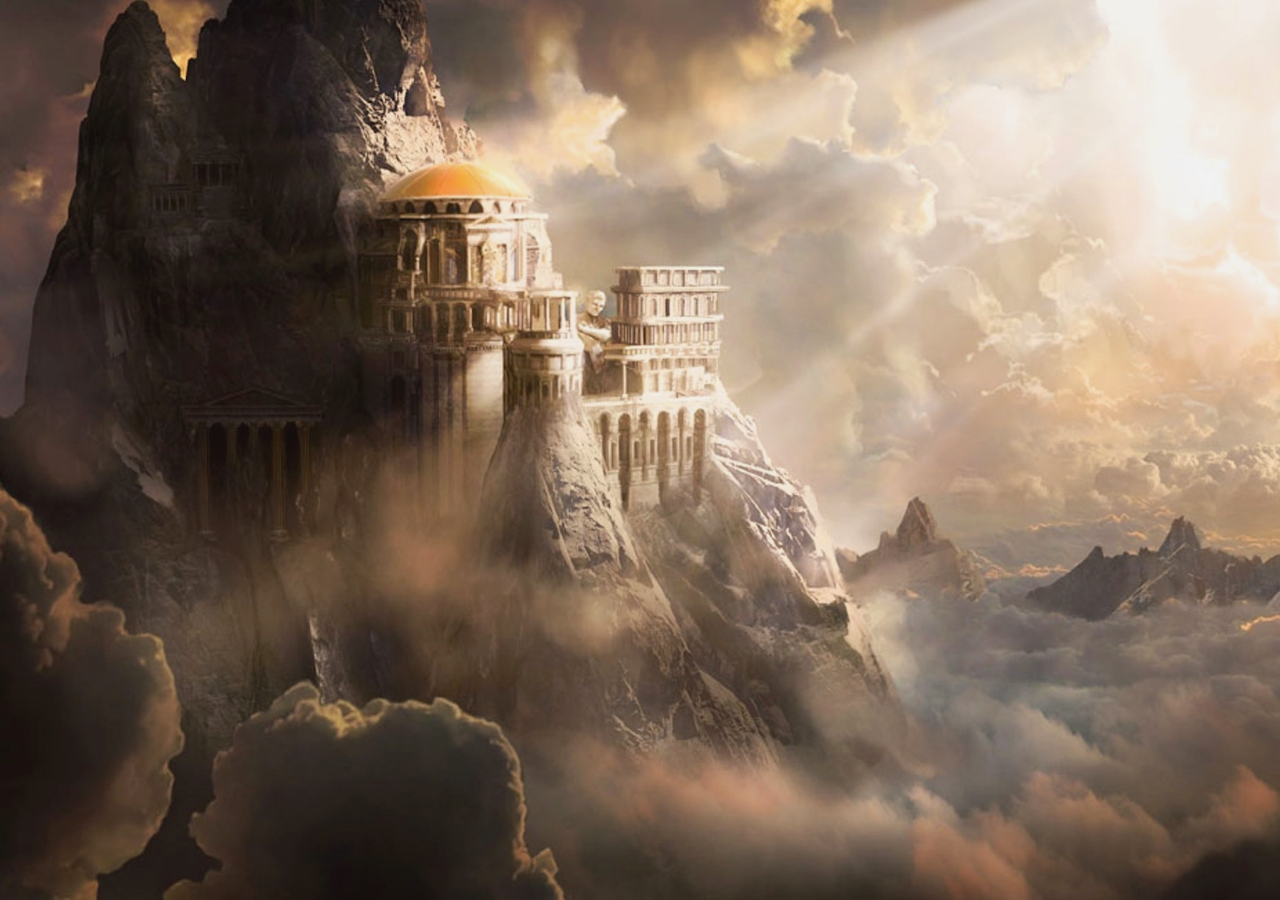
==== Site profs/NiveauDifficile.html @ 0c0f3b72 "Add files via upload" ====
<!DOCTYPE html> 
<html>
    <head>
        <link rel="stylesheet" href="styles.css">
        <title>Un dieu, un prof! niveau difficile</title>
    </head>
    <body>
        <div class="background-image" style="background-image: url(images/FondOlympe2.jpg);"></div>
    </body>
---- Site profs/styles.css ----
/*GLOBAL*/

@import url('https://fonts.googleapis.com/css2?family=Noto+Nastaliq+Urdu:wght@500&display=swap');

* {
    margin: 0;
    padding: 0;
}

.background-image{
    width: 100%;
    height: 100%;
    background-attachment: fixed;
    background-size: cover;
    position: fixed;
    z-index: -1;
    filter: contrast(90%);
}

/*1ère page*/

.Menu {
    color:cyan;
    text-align: center;
}

.titre{
    font-size: 70px;
    font-family: 'Noto Nastaliq Urdu', serif;
    text-shadow: 0px 0px 25px #fffb00;
}

.niveaux{
    border: 1px solid gold;
    border-radius: 10px;
    margin-left: 3em;
    margin-right: 3em;
    margin-bottom: 15px;
    background-color: rgba(0, 0, 0, .4);
}

.Artémisliens {
    display: grid;
    grid-template-columns: repeat(2,1fr);
    gap: 100px;
    margin-top: 15px;
}

.liens{
    height: 100%;
    font-size: large;
    display: grid;
    float: left;
    margin-left: 300px;
    filter: contrast(120%);
}

a{
    color: rgb(62, 189, 189);
}

.Artémis {
    float: right;
    margin-right: 300px;
    height: 300px;
}

.Appolonexplication{
    margin-bottom: 20px;
    display: grid;
    grid-template-columns: repeat(2,1fr);
    gap: 50px;
}

.Appolon{
    height: 300px;
    float: left;
    margin-left: 200px;
    margin-top: 50px;
}

.explication {
    margin-top: 30px;
    float: right;
    margin-right: 100px;
    height: 200px;
    font-size: large;
}

/*NIVEAU FACILE*/

.NiveauFacile{
    color: #D6D6E7;
    align-items: center;
    justify-content: center;
    min-height: 150px;
}

.card {
    margin:0 auto;
    width:320px;
    height:320px;
    perspective: 1000px;
    text-align: center;
}

.carte-contenu{
    position:relative;
    width: 100%;
    height:100%;
    transition: transform 0.6s;
    transform-style: preserve-3d;
}

.carte:hover, .carte-contenu{
    transform: rotate(180deg);
}

.question, .réponse {
    position:absolute;
    height:100%;
    width: 100%;
    -webkit-backface-visibility: hidden;
    backface-visibility: hidden;
    padding:16px;
    border-radius:8px;
    box-shadow: 0 4px 8px 0 rgba(0,0,0,0.2);
}   

.question{
    background-size:cover;
    background-position:center center;
    display:flex;
    flex-direction: column;
    align-items: center;
    justify-content: flex-end;
    overflow: hidden;
}

.question::before{
    content: '';
    position: absolute;
    width: 100%;
    height: 100%;
    top: 0px;
    background: linear-gradient(0deg, black, transparent);
    z-index: 1;
}

.réponse{
    transform: rotateY(180deg);
    background:white;
    display: flex;
    flex-direction: column;
    align-items: center;
    justify-content: center;
}















.button-wikipédia {
    align-items: center;
    appearance: none;
    background-color: #FCFCFD;
    border-radius: 4px;
    border-width: 0;
    box-shadow: rgba(45, 35, 66, 0.4) 0 2px 4px,rgba(45, 35, 66, 0.3) 0 7px 13px -3px,#D6D6E7 0 -3px 0 inset;
    box-sizing: border-box;
    color: #36395A;
    cursor: pointer;
    display: inline-flex;
    font-family: "JetBrains Mono",monospace;
    height: 48px;
    justify-content: center;
    line-height: 1;
    list-style: none;
    overflow: hidden;
    padding-left: 16px;
    padding-right: 16px;
    position: relative;
    text-align: left;
    text-decoration: none;
    transition: box-shadow .15s,transform .15s;
    user-select: none;
    -webkit-user-select: none;
    touch-action: manipulation;
    white-space: nowrap;
    will-change: box-shadow,transform;
    font-size: 18px;
  }
  
  .button-wikipédia:focus {
    box-shadow: #D6D6E7 0 0 0 1.5px inset, rgba(45, 35, 66, 0.4) 0 2px 4px, rgba(45, 35, 66, 0.3) 0 7px 13px -3px, #D6D6E7 0 -3px 0 inset;
  }
  
  .button-wikipédia:hover {
    box-shadow: rgba(45, 35, 66, 0.4) 0 4px 8px, rgba(45, 35, 66, 0.3) 0 7px 13px -3px, #D6D6E7 0 -3px 0 inset;
    transform: translateY(-2px);
  }
  
  .button-wikipédia:active {
    box-shadow: #D6D6E7 0 3px 7px inset;
    transform: translateY(2px);
  }
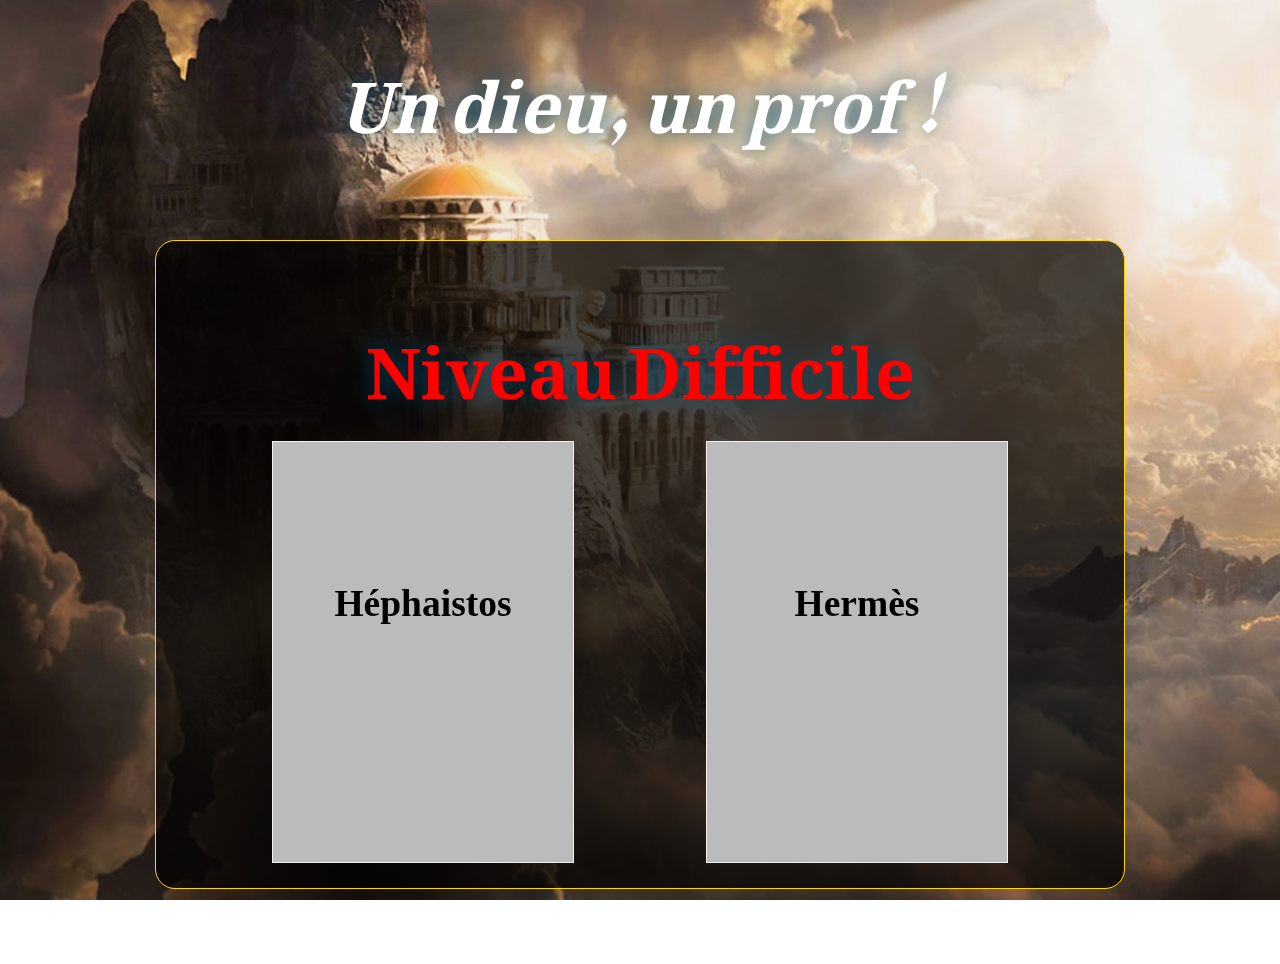
==== commit 8892f25b: "Add files via upload" ====
--- a/Site profs/NiveauDifficile.html
+++ b/Site profs/NiveauDifficile.html
@@ -4,6 +4,51 @@
         <link rel="stylesheet" href="styles.css">
         <title>Un dieu, un prof! niveau difficile</title>
     </head>
-    <body>
+    <body class="NiveauDifficile">
         <div class="background-image" style="background-image: url(images/FondOlympe2.jpg);"></div>
-    </body>+        <main>
+            <a href="index.html"><h1 class="titre" style="margin-bottom: 65px;">Un dieu, un prof !</h1></a>
+            <section>
+                <div class="niveaux" style="width: 60%; padding: 25px 100px;">
+                    <div>
+                        <h1 class="titre" id="niveauInter" style="color: red;">Niveau Difficile</h1>
+                        <div class="grid2">
+                            <!--CODE POUR UNE CARTE QUI SE RETOURNE-->
+                            <div class="content-card">
+                                <div class="flip-card">
+                                    <div class="flip-card-inner">
+                                        <div class="flip-card-front">
+                                            <br><br><br><br><br>
+                                            <h2>Héphaistos</h2>
+                                        </div>
+                                        <div class="flip-card-back">
+                                            <br><br><br><br><br>
+                                            <h2>Hélédut</h2>
+                                            <p>Prof de ITEC</p>
+                                        </div>
+                                    </div>
+                                </div>
+                            </div>
+                            <!--CODE POUR UNE CARTE QUI SE RETOURNE-->
+                            <div class="content-card">
+                                <div class="flip-card">
+                                    <div class="flip-card-inner">
+                                        <div class="flip-card-front">
+                                            <br><br><br><br><br>
+                                            <h2>Hermès</h2>
+                                        </div>
+                                        <div class="flip-card-back">
+                                            <br><br><br><br><br>
+                                            <h2>Arbelet</h2>
+                                            <p>Prof de Histoire-Géo</p>
+                                        </div>
+                                    </div>
+                                </div>
+                            </div>
+                        </div>
+                    </div>
+                </div>
+            </section>
+        </main>
+    </body>
+</html>--- a/Site profs/styles.css
+++ b/Site profs/styles.css
@@ -5,6 +5,12 @@
 * {
     margin: 0;
     padding: 0;
+
+    font-family: 'Merriweather', serif;
+}
+
+body {
+    font-size: 25px;
 }
 
 .background-image{
@@ -21,29 +27,39 @@
 
 .Menu {
     color:cyan;
-    text-align: center;
 }
 
 .titre{
     font-size: 70px;
     font-family: 'Noto Nastaliq Urdu', serif;
-    text-shadow: 0px 0px 25px #fffb00;
+    text-shadow: 0px 0px 25px #004768;
+    text-align: center;
+
+    /*line-height: 90px;*/
 }
 
 .niveaux{
+    width: 80%;
+    margin: auto;
+    margin-bottom: 75px;
+    padding: 70px 50px;
     border: 1px solid gold;
-    border-radius: 10px;
-    margin-left: 3em;
-    margin-right: 3em;
-    margin-bottom: 15px;
-    background-color: rgba(0, 0, 0, .4);
+    border-radius: 20px;
+    background-color: rgba(0, 0, 0, .7);
+    display: block;
+    overflow: hidden;
 }
 
 .Artémisliens {
     display: grid;
     grid-template-columns: repeat(2,1fr);
     gap: 100px;
-    margin-top: 15px;
+}
+
+.grid2 {
+    display: grid;
+    grid-template-columns: repeat(2,1fr);
+    gap: 100px;
 }
 
 .liens{
@@ -56,7 +72,26 @@
 }
 
 a{
-    color: rgb(62, 189, 189);
+    color: white;
+    text-decoration: none;
+    font-size: 35px;
+}
+a:hover {
+    font-style: italic;
+    transform: scale(1.1);
+}
+
+p {
+    font-size: 30px;
+}
+
+ul {
+    list-style-type: disclosure-closed;
+}
+
+.niveaux img {
+    min-height: 500px;
+    margin: auto !important;
 }
 
 .Artémis {
@@ -66,10 +101,9 @@
 }
 
 .Appolonexplication{
-    margin-bottom: 20px;
+    margin-top: 100px;
     display: grid;
     grid-template-columns: repeat(2,1fr);
-    gap: 50px;
 }
 
 .Appolon{
@@ -81,10 +115,10 @@
 
 .explication {
     margin-top: 30px;
+    width: 75%;
     float: right;
-    margin-right: 100px;
-    height: 200px;
     font-size: large;
+    font-size: 30px;
 }
 
 /*NIVEAU FACILE*/
@@ -96,121 +130,57 @@
     min-height: 150px;
 }
 
-.card {
-    margin:0 auto;
-    width:320px;
-    height:320px;
-    perspective: 1000px;
-    text-align: center;
+/* FLIPPING CARD */
+
+.content-card {
+    display: block;
+    margin: auto;
 }
 
-.carte-contenu{
-    position:relative;
+/* The flip card container */
+            
+.flip-card {
+    background-color: transparent;
+    width: 300px;
+    height: 420px;
+    border: 1px solid #f1f1f1;
+    perspective: 1000px;
+}
+            
+/* This container is needed to position the front and back side */
+.flip-card-inner {
+    position: relative;
     width: 100%;
-    height:100%;
-    transition: transform 0.6s;
+    height: 100%;
+    text-align: center;
+    transition: transform 0.8s;
     transform-style: preserve-3d;
 }
-
-.carte:hover, .carte-contenu{
-    transform: rotate(180deg);
+            
+/* Do an horizontal flip when you move the mouse over the flip box container */
+.flip-card:hover .flip-card-inner {
+    transform: rotateY(180deg);
 }
-
-.question, .réponse {
-    position:absolute;
-    height:100%;
-    width: 100%;
-    -webkit-backface-visibility: hidden;
-    backface-visibility: hidden;
-    padding:16px;
-    border-radius:8px;
-    box-shadow: 0 4px 8px 0 rgba(0,0,0,0.2);
-}   
-
-.question{
-    background-size:cover;
-    background-position:center center;
-    display:flex;
-    flex-direction: column;
-    align-items: center;
-    justify-content: flex-end;
-    overflow: hidden;
-}
-
-.question::before{
-    content: '';
+            
+/* Position the front and back side */
+.flip-card-front, .flip-card-back {
     position: absolute;
     width: 100%;
     height: 100%;
-    top: 0px;
-    background: linear-gradient(0deg, black, transparent);
-    z-index: 1;
+    -webkit-backface-visibility: hidden; /* Safari */
+    backface-visibility: hidden;
 }
-
-.réponse{
+            
+/* Style the front side */
+.flip-card-front {
+    background-color: #bbb;
+    color: black;
+    overflow: hidden;               
+}
+            
+/* Style the back side */
+.flip-card-back {
+    background-color: dodgerblue;
+    color: white;
     transform: rotateY(180deg);
-    background:white;
-    display: flex;
-    flex-direction: column;
-    align-items: center;
-    justify-content: center;
-}
-
-
-
-
-
-
-
-
-
-
-
-
-
-
-
-.button-wikipédia {
-    align-items: center;
-    appearance: none;
-    background-color: #FCFCFD;
-    border-radius: 4px;
-    border-width: 0;
-    box-shadow: rgba(45, 35, 66, 0.4) 0 2px 4px,rgba(45, 35, 66, 0.3) 0 7px 13px -3px,#D6D6E7 0 -3px 0 inset;
-    box-sizing: border-box;
-    color: #36395A;
-    cursor: pointer;
-    display: inline-flex;
-    font-family: "JetBrains Mono",monospace;
-    height: 48px;
-    justify-content: center;
-    line-height: 1;
-    list-style: none;
-    overflow: hidden;
-    padding-left: 16px;
-    padding-right: 16px;
-    position: relative;
-    text-align: left;
-    text-decoration: none;
-    transition: box-shadow .15s,transform .15s;
-    user-select: none;
-    -webkit-user-select: none;
-    touch-action: manipulation;
-    white-space: nowrap;
-    will-change: box-shadow,transform;
-    font-size: 18px;
-  }
-  
-  .button-wikipédia:focus {
-    box-shadow: #D6D6E7 0 0 0 1.5px inset, rgba(45, 35, 66, 0.4) 0 2px 4px, rgba(45, 35, 66, 0.3) 0 7px 13px -3px, #D6D6E7 0 -3px 0 inset;
-  }
-  
-  .button-wikipédia:hover {
-    box-shadow: rgba(45, 35, 66, 0.4) 0 4px 8px, rgba(45, 35, 66, 0.3) 0 7px 13px -3px, #D6D6E7 0 -3px 0 inset;
-    transform: translateY(-2px);
-  }
-  
-  .button-wikipédia:active {
-    box-shadow: #D6D6E7 0 3px 7px inset;
-    transform: translateY(2px);
-  }+}